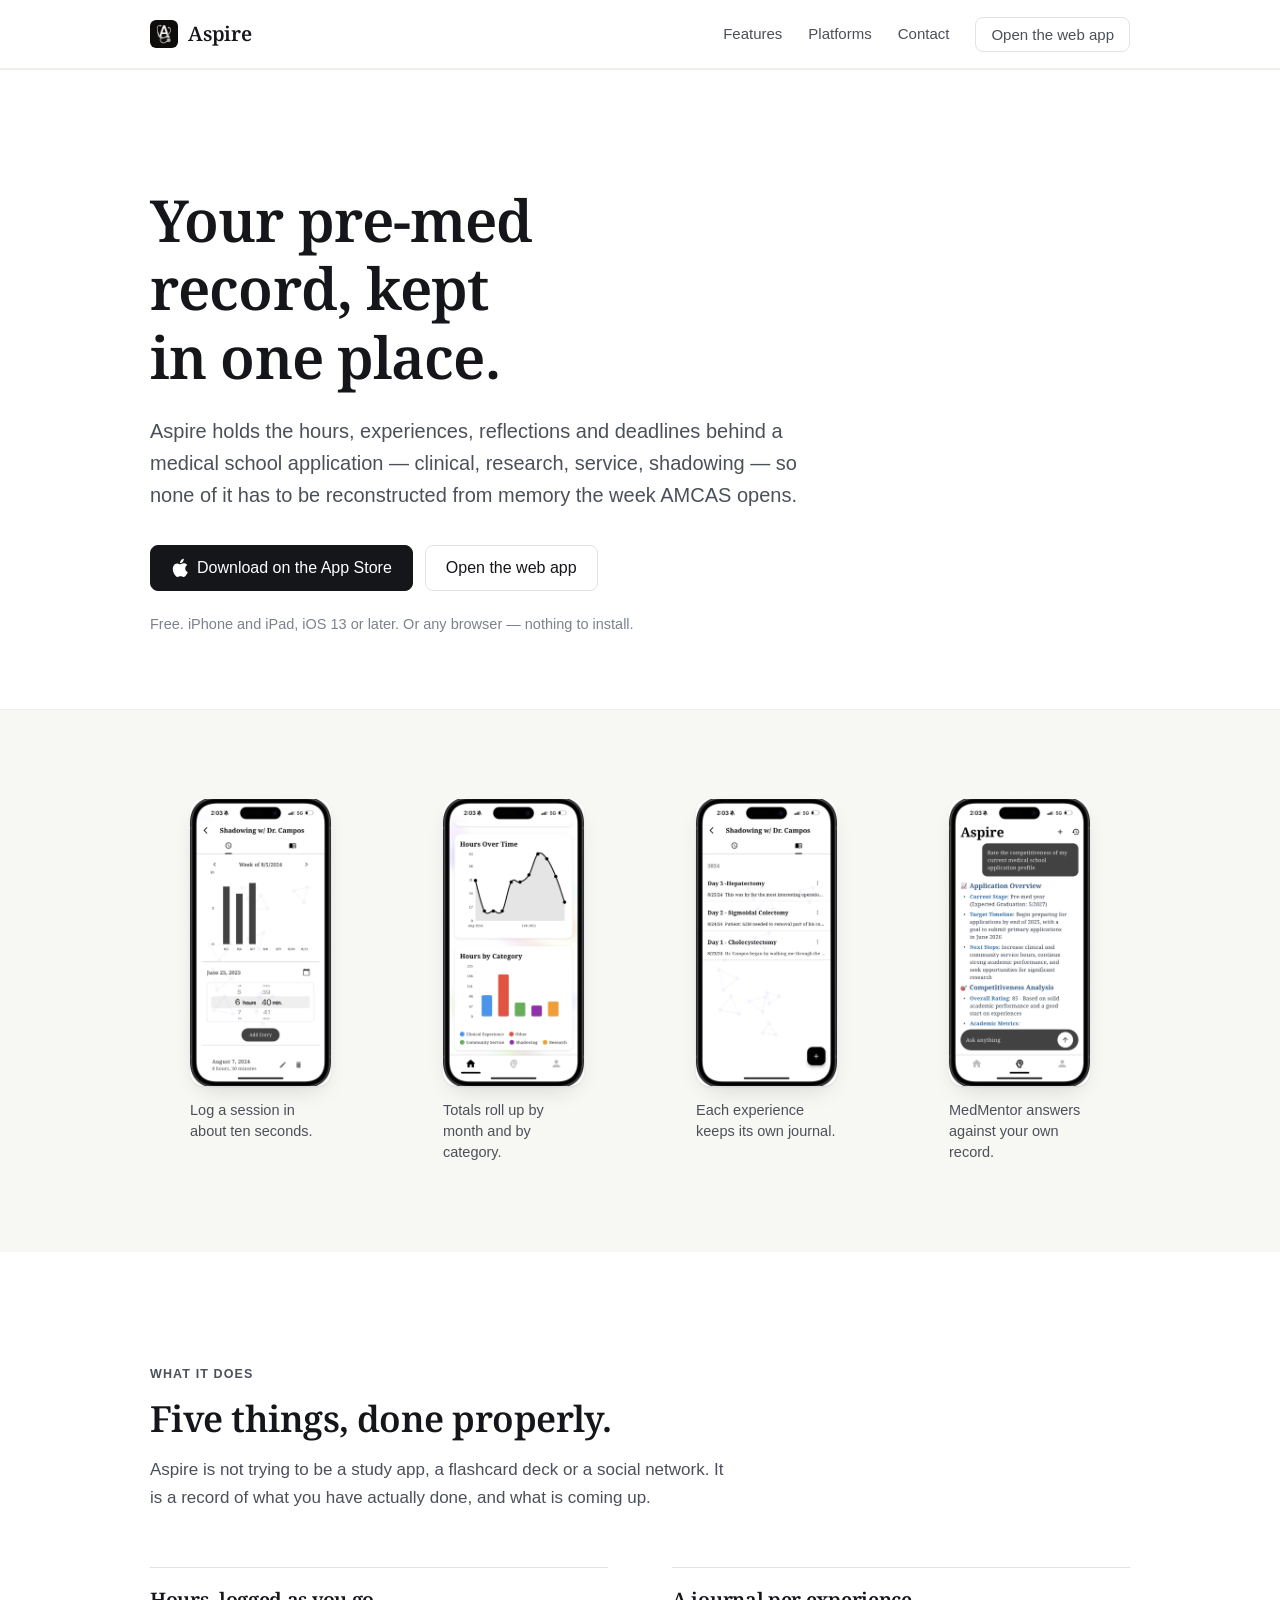
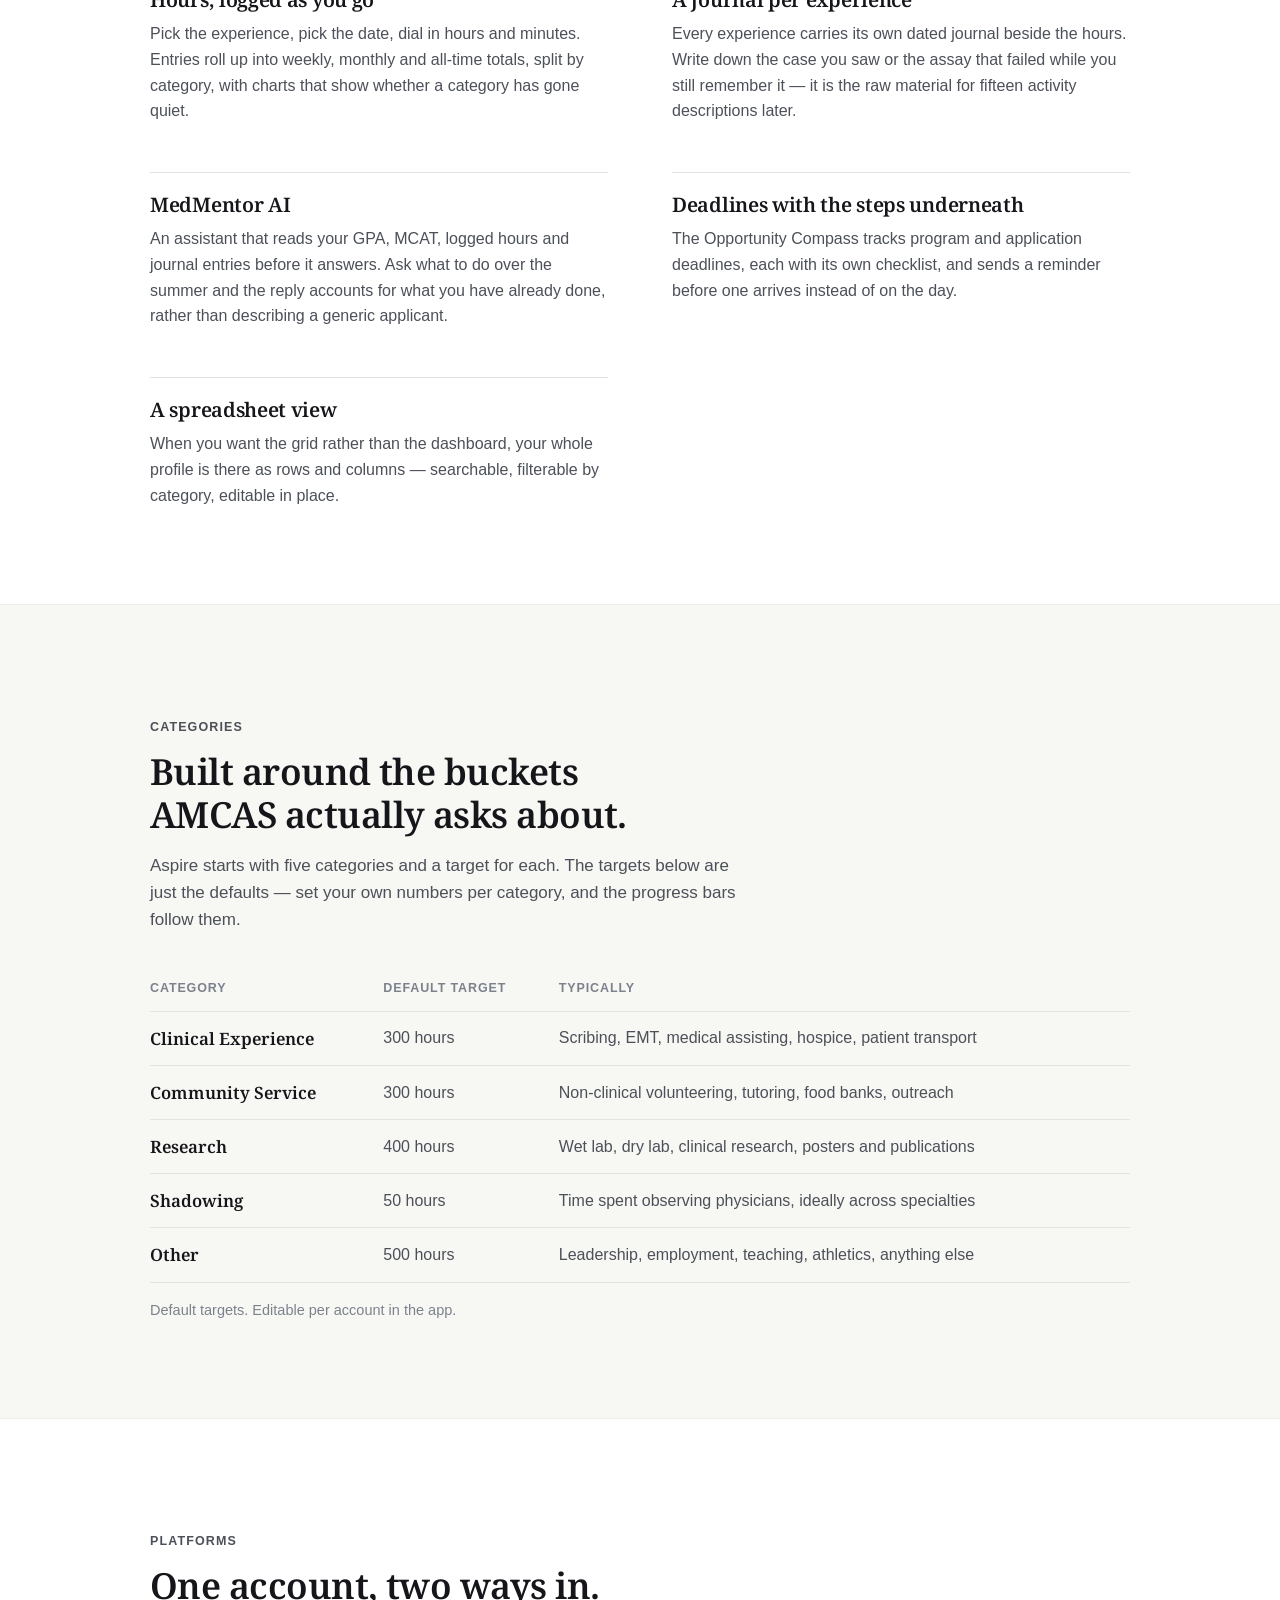
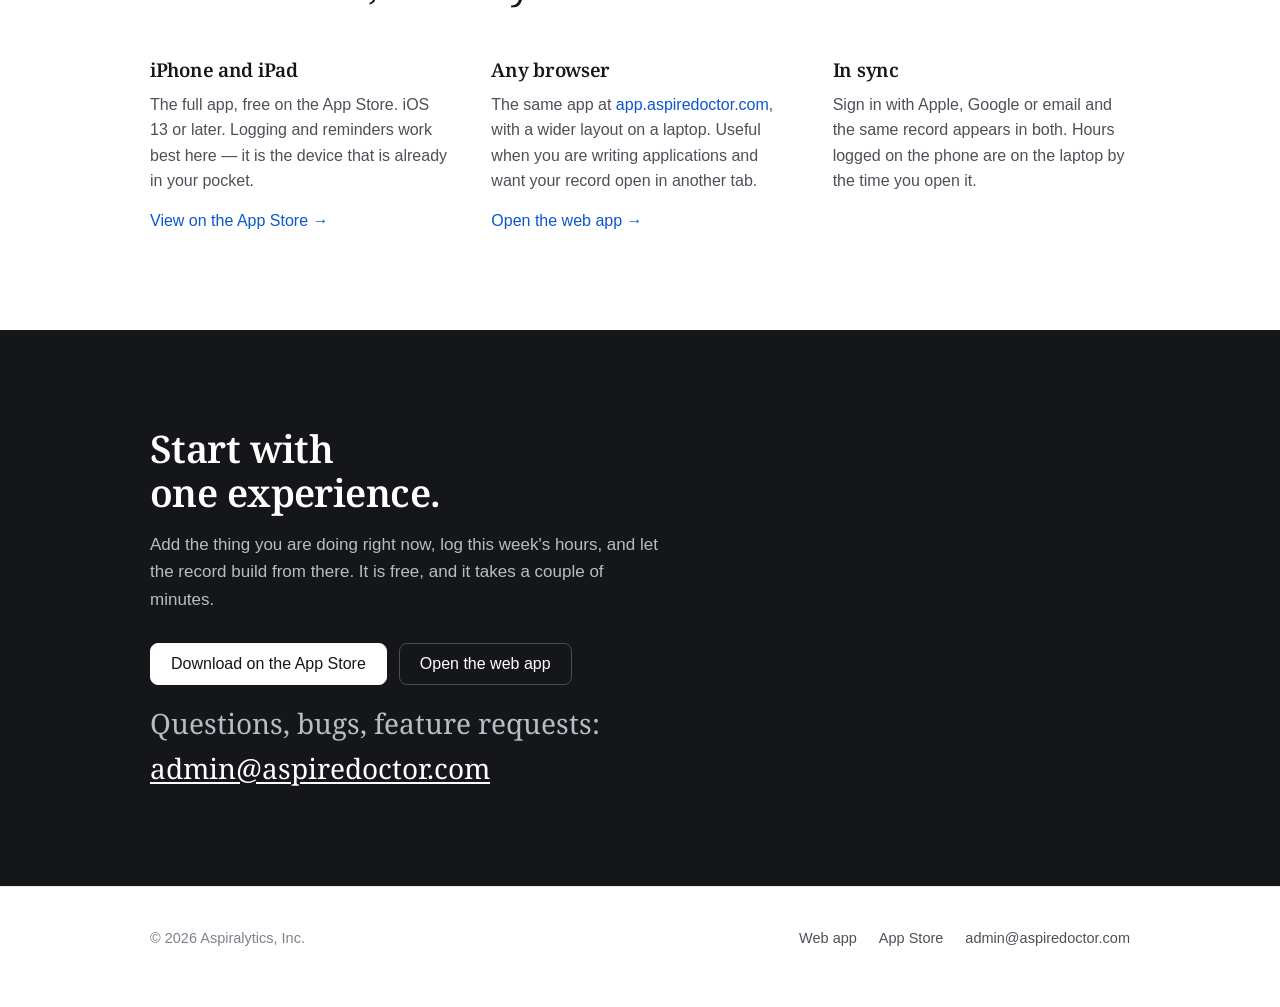
==== index.html @ dce7d696 "Initial commit: aspiredoctor.com marketing site Static replacement for the retired Framer site. Sing" ====
<!doctype html>
<html lang="en">
<head>
<meta charset="utf-8">
<meta name="viewport" content="width=device-width, initial-scale=1">

<title>Aspire — the pre-med planner</title>
<meta name="description" content="Aspire keeps the hours, experiences, reflections and deadlines behind a medical school application in one place. Free on iPhone, iPad and the web.">
<link rel="canonical" href="https://aspiredoctor.com/">

<meta property="og:type" content="website">
<meta property="og:site_name" content="Aspire">
<meta property="og:title" content="Aspire — the pre-med planner">
<meta property="og:description" content="Track clinical, research, service and shadowing hours, keep a journal per experience, and stay ahead of deadlines. Free on iPhone, iPad and the web.">
<meta property="og:url" content="https://aspiredoctor.com/">
<meta property="og:image" content="https://aspiredoctor.com/img/og.png">
<meta property="og:image:width" content="1200">
<meta property="og:image:height" content="630">
<meta name="twitter:card" content="summary_large_image">
<meta name="twitter:title" content="Aspire — the pre-med planner">
<meta name="twitter:description" content="Track clinical, research, service and shadowing hours, keep a journal per experience, and stay ahead of deadlines.">
<meta name="twitter:image" content="https://aspiredoctor.com/img/og.png">
<meta name="theme-color" content="#ffffff">

<link rel="icon" href="img/favicon.png" type="image/png">
<link rel="apple-touch-icon" href="img/apple-touch-icon.png">

<link rel="preconnect" href="https://fonts.googleapis.com">
<link rel="preconnect" href="https://fonts.gstatic.com" crossorigin>
<link rel="stylesheet" href="https://fonts.googleapis.com/css2?family=Noto+Serif:wght@400;600&display=swap">
<link rel="stylesheet" href="styles.css">

<script type="application/ld+json">
{
  "@context": "https://schema.org",
  "@type": "SoftwareApplication",
  "name": "Aspire: The Premed App",
  "applicationCategory": "EducationalApplication",
  "operatingSystem": "iOS 13.0 or later, any modern web browser",
  "url": "https://aspiredoctor.com/",
  "downloadUrl": "https://apps.apple.com/us/app/aspire-the-premed-app/id6744653365",
  "offers": { "@type": "Offer", "price": "0", "priceCurrency": "USD" },
  "publisher": { "@type": "Organization", "name": "Aspiralytics, Inc.", "email": "admin@aspiredoctor.com" }
}
</script>
</head>

<body>
<a class="skip" href="#main">Skip to content</a>

<header class="site-head">
  <div class="wrap">
    <a class="mark" href="/">
      <img src="img/icon.png" alt="" width="28" height="28">
      Aspire
    </a>
    <nav class="site-nav" aria-label="Primary">
      <a class="hide-sm" href="#features">Features</a>
      <a class="hide-sm" href="#platforms">Platforms</a>
      <a class="hide-sm" href="#contact">Contact</a>
      <a class="btn btn-secondary btn-sm" href="https://app.aspiredoctor.com/">Open the web app</a>
    </nav>
  </div>
</header>

<main id="main">

  <section class="hero">
    <div class="wrap">
      <h1>Your pre-med record, kept in one place.</h1>
      <p class="lede">
        Aspire holds the hours, experiences, reflections and deadlines behind a medical
        school application — clinical, research, service, shadowing — so none of it has to
        be reconstructed from memory the week AMCAS opens.
      </p>
      <div class="actions">
        <a class="btn btn-primary" href="https://apps.apple.com/us/app/aspire-the-premed-app/id6744653365">
          <svg width="17" height="20" viewBox="0 0 17 20" fill="currentColor" aria-hidden="true">
            <path d="M14.2 10.6c0-2.3 1.9-3.4 2-3.5-1.1-1.6-2.8-1.8-3.4-1.8-1.4-.1-2.8.9-3.5.9-.7 0-1.8-.9-3-.8-1.5 0-2.9.9-3.7 2.3-1.6 2.7-.4 6.8 1.1 9 .8 1.1 1.7 2.3 2.9 2.2 1.2 0 1.6-.7 3-.7s1.8.7 3 .7c1.3 0 2.1-1.1 2.8-2.2.9-1.2 1.3-2.5 1.3-2.5s-2.5-1-2.5-3.6zM11.9 3.8c.6-.8 1-1.9.9-3-.9 0-2.1.6-2.7 1.4-.6.7-1.1 1.8-1 2.9 1 .1 2.1-.5 2.8-1.3z"/>
          </svg>
          Download on the App Store
        </a>
        <a class="btn btn-secondary" href="https://app.aspiredoctor.com/">Open the web app</a>
      </div>
      <p class="fine">
        <span>Free.</span> <span>iPhone and iPad, iOS 13 or later.</span>
        <span>Or any browser — nothing to install.</span>
      </p>
    </div>
  </section>

  <section class="shots" aria-label="Screenshots">
    <div class="wrap">
      <div class="shot-row">
        <figure class="shot">
          <img src="img/log-hours.webp" width="600" height="1223" loading="lazy"
               alt="Logging hours for a shadowing experience: a weekly bar chart, a date, and an hours-and-minutes picker set to 6 hours 40 minutes.">
          <figcaption>Log a session in about ten seconds.</figcaption>
        </figure>
        <figure class="shot">
          <img src="img/progress.webp" width="600" height="1223" loading="lazy"
               alt="Two charts: hours over time as a line from August 2024, and hours by category as colored bars.">
          <figcaption>Totals roll up by month and by category.</figcaption>
        </figure>
        <figure class="shot">
          <img src="img/journal.webp" width="600" height="1223" loading="lazy"
               alt="A journal for one experience, listing dated entries from three shadowing days.">
          <figcaption>Each experience keeps its own journal.</figcaption>
        </figure>
        <figure class="shot">
          <img src="img/medmentor.webp" width="600" height="1223" loading="lazy"
               alt="MedMentor AI answering a question about application competitiveness, citing the student's stage, timeline and next steps.">
          <figcaption>MedMentor answers against your own record.</figcaption>
        </figure>
      </div>
    </div>
  </section>

  <section class="band" id="features">
    <div class="wrap">
      <div class="band-head">
        <p class="eyebrow">What it does</p>
        <h2>Five things, done properly.</h2>
        <p>
          Aspire is not trying to be a study app, a flashcard deck or a social network.
          It is a record of what you have actually done, and what is coming up.
        </p>
      </div>

      <div class="features">
        <article class="feature">
          <h3>Hours, logged as you go</h3>
          <p>
            Pick the experience, pick the date, dial in hours and minutes. Entries roll up
            into weekly, monthly and all-time totals, split by category, with charts that
            show whether a category has gone quiet.
          </p>
        </article>

        <article class="feature">
          <h3>A journal per experience</h3>
          <p>
            Every experience carries its own dated journal beside the hours. Write down the
            case you saw or the assay that failed while you still remember it — it is the
            raw material for fifteen activity descriptions later.
          </p>
        </article>

        <article class="feature">
          <h3>MedMentor AI</h3>
          <p>
            An assistant that reads your GPA, MCAT, logged hours and journal entries before
            it answers. Ask what to do over the summer and the reply accounts for what you
            have already done, rather than describing a generic applicant.
          </p>
        </article>

        <article class="feature">
          <h3>Deadlines with the steps underneath</h3>
          <p>
            The Opportunity Compass tracks program and application deadlines, each with
            its own checklist, and sends a reminder before one arrives instead of on the day.
          </p>
        </article>

        <article class="feature">
          <h3>A spreadsheet view</h3>
          <p>
            When you want the grid rather than the dashboard, your whole profile is there as
            rows and columns — searchable, filterable by category, editable in place.
          </p>
        </article>
      </div>
    </div>
  </section>

  <section class="band cats">
    <div class="wrap">
      <div class="band-head">
        <p class="eyebrow">Categories</p>
        <h2>Built around the buckets AMCAS actually asks about.</h2>
        <p>
          Aspire starts with five categories and a target for each. The targets below are
          just the defaults — set your own numbers per category, and the progress bars
          follow them.
        </p>
      </div>

      <table class="cat-table">
        <caption>Default targets. Editable per account in the app.</caption>
        <thead>
          <tr>
            <th scope="col">Category</th>
            <th scope="col">Default target</th>
            <th scope="col">Typically</th>
          </tr>
        </thead>
        <tbody>
          <tr>
            <th scope="row">Clinical Experience</th>
            <td class="num">300 hours</td>
            <td>Scribing, EMT, medical assisting, hospice, patient transport</td>
          </tr>
          <tr>
            <th scope="row">Community Service</th>
            <td class="num">300 hours</td>
            <td>Non-clinical volunteering, tutoring, food banks, outreach</td>
          </tr>
          <tr>
            <th scope="row">Research</th>
            <td class="num">400 hours</td>
            <td>Wet lab, dry lab, clinical research, posters and publications</td>
          </tr>
          <tr>
            <th scope="row">Shadowing</th>
            <td class="num">50 hours</td>
            <td>Time spent observing physicians, ideally across specialties</td>
          </tr>
          <tr>
            <th scope="row">Other</th>
            <td class="num">500 hours</td>
            <td>Leadership, employment, teaching, athletics, anything else</td>
          </tr>
        </tbody>
      </table>
    </div>
  </section>

  <section class="band" id="platforms">
    <div class="wrap">
      <div class="band-head">
        <p class="eyebrow">Platforms</p>
        <h2>One account, two ways in.</h2>
      </div>

      <div class="cols">
        <div>
          <h3>iPhone and iPad</h3>
          <p>
            The full app, free on the App Store. iOS 13 or later. Logging and reminders
            work best here — it is the device that is already in your pocket.
          </p>
          <p style="margin-top:14px"><a href="https://apps.apple.com/us/app/aspire-the-premed-app/id6744653365">View on the App Store &rarr;</a></p>
        </div>
        <div>
          <h3>Any browser</h3>
          <p>
            The same app at <a href="https://app.aspiredoctor.com/">app.aspiredoctor.com</a>,
            with a wider layout on a laptop. Useful when you are writing applications and
            want your record open in another tab.
          </p>
          <p style="margin-top:14px"><a href="https://app.aspiredoctor.com/">Open the web app &rarr;</a></p>
        </div>
        <div>
          <h3>In sync</h3>
          <p>
            Sign in with Apple, Google or email and the same record appears in both. Hours
            logged on the phone are on the laptop by the time you open it.
          </p>
        </div>
      </div>
    </div>
  </section>

  <section class="band closer" id="contact">
    <div class="wrap">
      <h2>Start with one experience.</h2>
      <p>
        Add the thing you are doing right now, log this week's hours, and let the record
        build from there. It is free, and it takes a couple of minutes.
      </p>
      <div class="actions">
        <a class="btn btn-primary" href="https://apps.apple.com/us/app/aspire-the-premed-app/id6744653365">Download on the App Store</a>
        <a class="btn btn-secondary" href="https://app.aspiredoctor.com/">Open the web app</a>
      </div>
      <p class="contact-line">
        Questions, bugs, feature requests:<br>
        <a href="mailto:admin@aspiredoctor.com">admin@aspiredoctor.com</a>
      </p>
    </div>
  </section>

</main>

<footer class="site-foot">
  <div class="wrap">
    <p>&copy; <span id="year">2026</span> Aspiralytics, Inc.</p>
    <nav aria-label="Footer">
      <a href="https://app.aspiredoctor.com/">Web app</a>
      <a href="https://apps.apple.com/us/app/aspire-the-premed-app/id6744653365">App Store</a>
      <a href="mailto:admin@aspiredoctor.com">admin@aspiredoctor.com</a>
    </nav>
  </div>
</footer>

<script>document.getElementById('year').textContent = new Date().getFullYear();</script>
</body>
</html>
---- styles.css ----
/* Aspire — aspiredoctor.com
   Typeface note: the app itself is set in Noto Serif, so headings here match it. */

:root {
  color-scheme: light;

  --ink:        #15161a;
  --ink-soft:   #4c5058;
  --ink-faint:  #7c828c;
  --rule:       #e3e3df;
  --rule-soft:  #eeeeea;
  --paper:      #ffffff;
  --paper-warm: #f7f7f4;
  --accent:     #0b57d0;
  --accent-ink: #0842a0;

  --serif: "Noto Serif", Georgia, "Times New Roman", serif;
  --sans: -apple-system, BlinkMacSystemFont, "Segoe UI", Roboto, "Helvetica Neue", Arial, sans-serif;

  --measure: 62ch;
  --gutter: clamp(20px, 5vw, 40px);
  --max: 1060px;
}

*, *::before, *::after { box-sizing: border-box; }

html { -webkit-text-size-adjust: 100%; scroll-behavior: smooth; }
@media (prefers-reduced-motion: reduce) {
  html { scroll-behavior: auto; }
  * { animation: none !important; transition: none !important; }
}

body {
  margin: 0;
  background: var(--paper);
  color: var(--ink);
  font-family: var(--sans);
  font-size: 17px;
  line-height: 1.6;
  -webkit-font-smoothing: antialiased;
  text-rendering: optimizeLegibility;
}

h1, h2, h3 {
  font-family: var(--serif);
  font-weight: 600;
  letter-spacing: -0.015em;
  line-height: 1.18;
  margin: 0;
  text-wrap: balance;
}

p { margin: 0; }
img { max-width: 100%; height: auto; display: block; }

a { color: var(--accent); text-decoration: none; }
a:hover { text-decoration: underline; text-underline-offset: 3px; }

:focus-visible {
  outline: 2px solid var(--accent);
  outline-offset: 3px;
  border-radius: 3px;
}

.wrap {
  width: 100%;
  max-width: var(--max);
  margin-inline: auto;
  padding-inline: var(--gutter);
}

.skip {
  position: absolute; left: -9999px;
  background: var(--ink); color: #fff;
  padding: 10px 16px; border-radius: 6px; z-index: 10;
}
.skip:focus { left: var(--gutter); top: 12px; }

/* ---------- header ---------- */

.site-head {
  border-bottom: 1px solid var(--rule-soft);
  background: var(--paper);
}
.site-head .wrap {
  display: flex;
  align-items: center;
  gap: 24px;
  min-height: 68px;
}

.mark {
  display: inline-flex;
  align-items: center;
  gap: 10px;
  color: var(--ink);
  font-family: var(--serif);
  font-size: 20px;
  font-weight: 600;
  letter-spacing: -0.01em;
}
.mark:hover { text-decoration: none; }
.mark img { width: 28px; height: 28px; border-radius: 6px; }

.site-nav {
  margin-left: auto;
  display: flex;
  align-items: center;
  gap: 26px;
  font-size: 15px;
}
.site-nav a { color: var(--ink-soft); }
.site-nav a:hover { color: var(--ink); }
@media (max-width: 640px) {
  .site-nav .hide-sm { display: none; }
}

/* ---------- buttons ---------- */

.btn {
  display: inline-flex;
  align-items: center;
  justify-content: center;
  gap: 9px;
  padding: 12px 20px;
  border-radius: 8px;
  border: 1px solid transparent;
  font-family: var(--sans);
  font-size: 16px;
  font-weight: 500;
  line-height: 1;
  white-space: nowrap;
}
.btn:hover { text-decoration: none; }

.btn-primary {
  background: var(--ink);
  border-color: var(--ink);
  color: #fff;
}
.btn-primary:hover { background: #000; }

.btn-secondary {
  background: var(--paper);
  border-color: var(--rule);
  color: var(--ink);
}
.btn-secondary:hover { border-color: var(--ink-faint); background: var(--paper-warm); }

.btn-sm { padding: 9px 15px; font-size: 15px; }
.btn svg { flex: none; }

/* ---------- hero ---------- */

.hero { padding: clamp(60px, 11vw, 116px) 0 clamp(44px, 7vw, 72px); }

.hero h1 {
  font-size: clamp(34px, 6.2vw, 58px);
  max-width: 17ch;
}
.hero .lede {
  margin-top: 24px;
  max-width: var(--measure);
  font-size: clamp(17px, 2.1vw, 20px);
  color: var(--ink-soft);
}
.hero .actions {
  margin-top: 34px;
  display: flex;
  flex-wrap: wrap;
  gap: 12px;
}
.hero .fine {
  margin-top: 22px;
  font-size: 14.5px;
  color: var(--ink-faint);
}
.hero .fine span { white-space: nowrap; }

/* ---------- screenshots ---------- */

.shots {
  border-top: 1px solid var(--rule-soft);
  background: var(--paper-warm);
  padding: clamp(44px, 7vw, 72px) 0;
  overflow: hidden;
}
.shot-row {
  display: grid;
  grid-template-columns: repeat(4, minmax(0, 1fr));
  gap: clamp(16px, 3vw, 32px);
  align-items: start;
}
@media (max-width: 860px) {
  .shot-row {
    grid-template-columns: repeat(4, 62vw);
    overflow-x: auto;
    scroll-snap-type: x mandatory;
    padding-bottom: 12px;
    margin-inline: calc(var(--gutter) * -1);
    padding-inline: var(--gutter);
    -webkit-overflow-scrolling: touch;
  }
  .shot { scroll-snap-align: start; }
}
.shot figcaption {
  margin-top: 14px;
  font-size: 14.5px;
  line-height: 1.45;
  color: var(--ink-soft);
}
.shot img {
  width: 100%;
  border-radius: 14px;
  background: #fff;
  box-shadow: 0 1px 2px rgba(20,22,26,.07), 0 10px 26px -12px rgba(20,22,26,.22);
}

/* ---------- generic section ---------- */

section { border-top: 1px solid var(--rule-soft); }
.shots + section { border-top: 0; }

.band { padding: clamp(56px, 9vw, 96px) 0; }

.band-head { max-width: var(--measure); }
.band-head h2 {
  font-size: clamp(26px, 3.6vw, 36px);
}
.band-head p {
  margin-top: 16px;
  color: var(--ink-soft);
}

.eyebrow {
  font-family: var(--sans);
  font-size: 12.5px;
  font-weight: 600;
  letter-spacing: .09em;
  text-transform: uppercase;
  color: var(--ink-faint);
  margin-bottom: 14px;
}

/* ---------- feature list ---------- */

.features {
  margin-top: clamp(36px, 5vw, 56px);
  display: grid;
  grid-template-columns: repeat(2, minmax(0, 1fr));
  gap: clamp(28px, 4vw, 48px) clamp(32px, 5vw, 64px);
}
@media (max-width: 720px) { .features { grid-template-columns: 1fr; } }

.feature { border-top: 1px solid var(--rule); padding-top: 20px; }
.feature h3 { font-size: 20px; }
.feature p { margin-top: 10px; color: var(--ink-soft); font-size: 16px; }

/* ---------- categories ---------- */

.cats { background: var(--paper-warm); }

.cat-table {
  margin-top: clamp(32px, 4vw, 44px);
  width: 100%;
  border-collapse: collapse;
  font-size: 16px;
}
.cat-table caption { text-align: left; caption-side: bottom; padding-top: 16px; font-size: 14.5px; color: var(--ink-faint); }
.cat-table th, .cat-table td {
  text-align: left;
  padding: 13px 8px 13px 0;
  border-bottom: 1px solid var(--rule);
}
.cat-table thead th {
  font-family: var(--sans);
  font-size: 12.5px;
  font-weight: 600;
  letter-spacing: .07em;
  text-transform: uppercase;
  color: var(--ink-faint);
  padding-top: 0;
}
.cat-table tbody th { font-family: var(--serif); font-weight: 600; font-size: 17px; }
.cat-table td { color: var(--ink-soft); }
.cat-table .num { font-variant-numeric: tabular-nums; white-space: nowrap; }

/* ---------- platforms ---------- */

.cols {
  margin-top: clamp(36px, 5vw, 52px);
  display: grid;
  grid-template-columns: repeat(3, minmax(0, 1fr));
  gap: clamp(28px, 4vw, 44px);
}
@media (max-width: 720px) { .cols { grid-template-columns: 1fr; } }
.cols h3 { font-size: 19px; }
.cols p { margin-top: 10px; color: var(--ink-soft); font-size: 16px; }

/* ---------- closing CTA ---------- */

.closer {
  background: var(--ink);
  color: #fff;
  border-top: 0;
}
.closer h2 { font-size: clamp(26px, 3.8vw, 38px); max-width: 20ch; }
.closer p { margin-top: 16px; color: #b9bcc4; max-width: 54ch; }
.closer .actions { margin-top: 30px; display: flex; flex-wrap: wrap; gap: 12px; }
.closer .btn-primary { background: #fff; border-color: #fff; color: var(--ink); }
.closer .btn-primary:hover { background: #e9e9e6; }
.closer .btn-secondary { background: transparent; border-color: #4a4d55; color: #fff; }
.closer .btn-secondary:hover { background: #22242a; border-color: #6b6f78; }
.closer a:not(.btn) { color: #fff; text-decoration: underline; text-underline-offset: 3px; }

/* ---------- contact ---------- */

.contact-line {
  margin-top: 20px;
  font-family: var(--serif);
  font-size: clamp(21px, 3vw, 28px);
}

/* ---------- footer ---------- */

.site-foot {
  border-top: 1px solid var(--rule-soft);
  padding: 40px 0 56px;
  font-size: 14.5px;
  color: var(--ink-faint);
}
.site-foot .wrap {
  display: flex;
  flex-wrap: wrap;
  gap: 10px 28px;
  align-items: baseline;
}
.site-foot nav { display: flex; flex-wrap: wrap; gap: 10px 22px; margin-left: auto; }
.site-foot a { color: var(--ink-soft); }
.site-foot a:hover { color: var(--ink); }
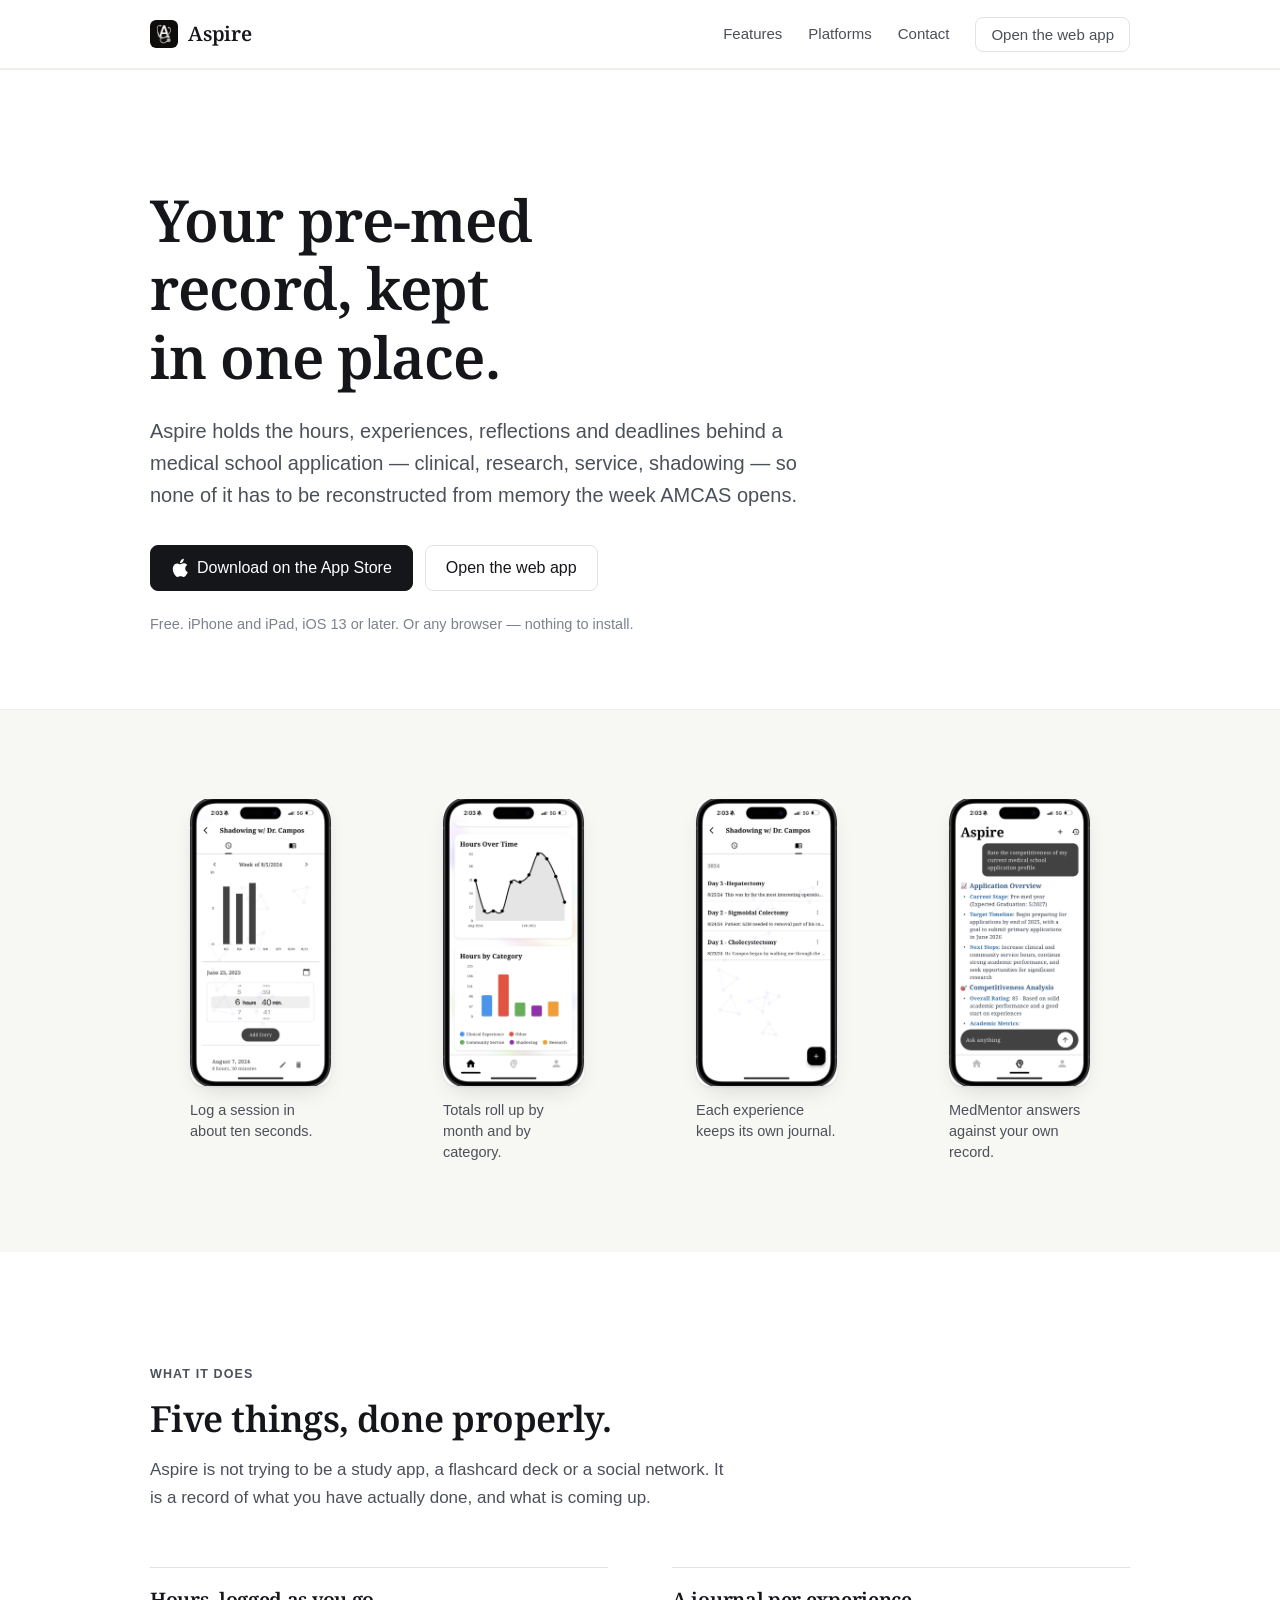
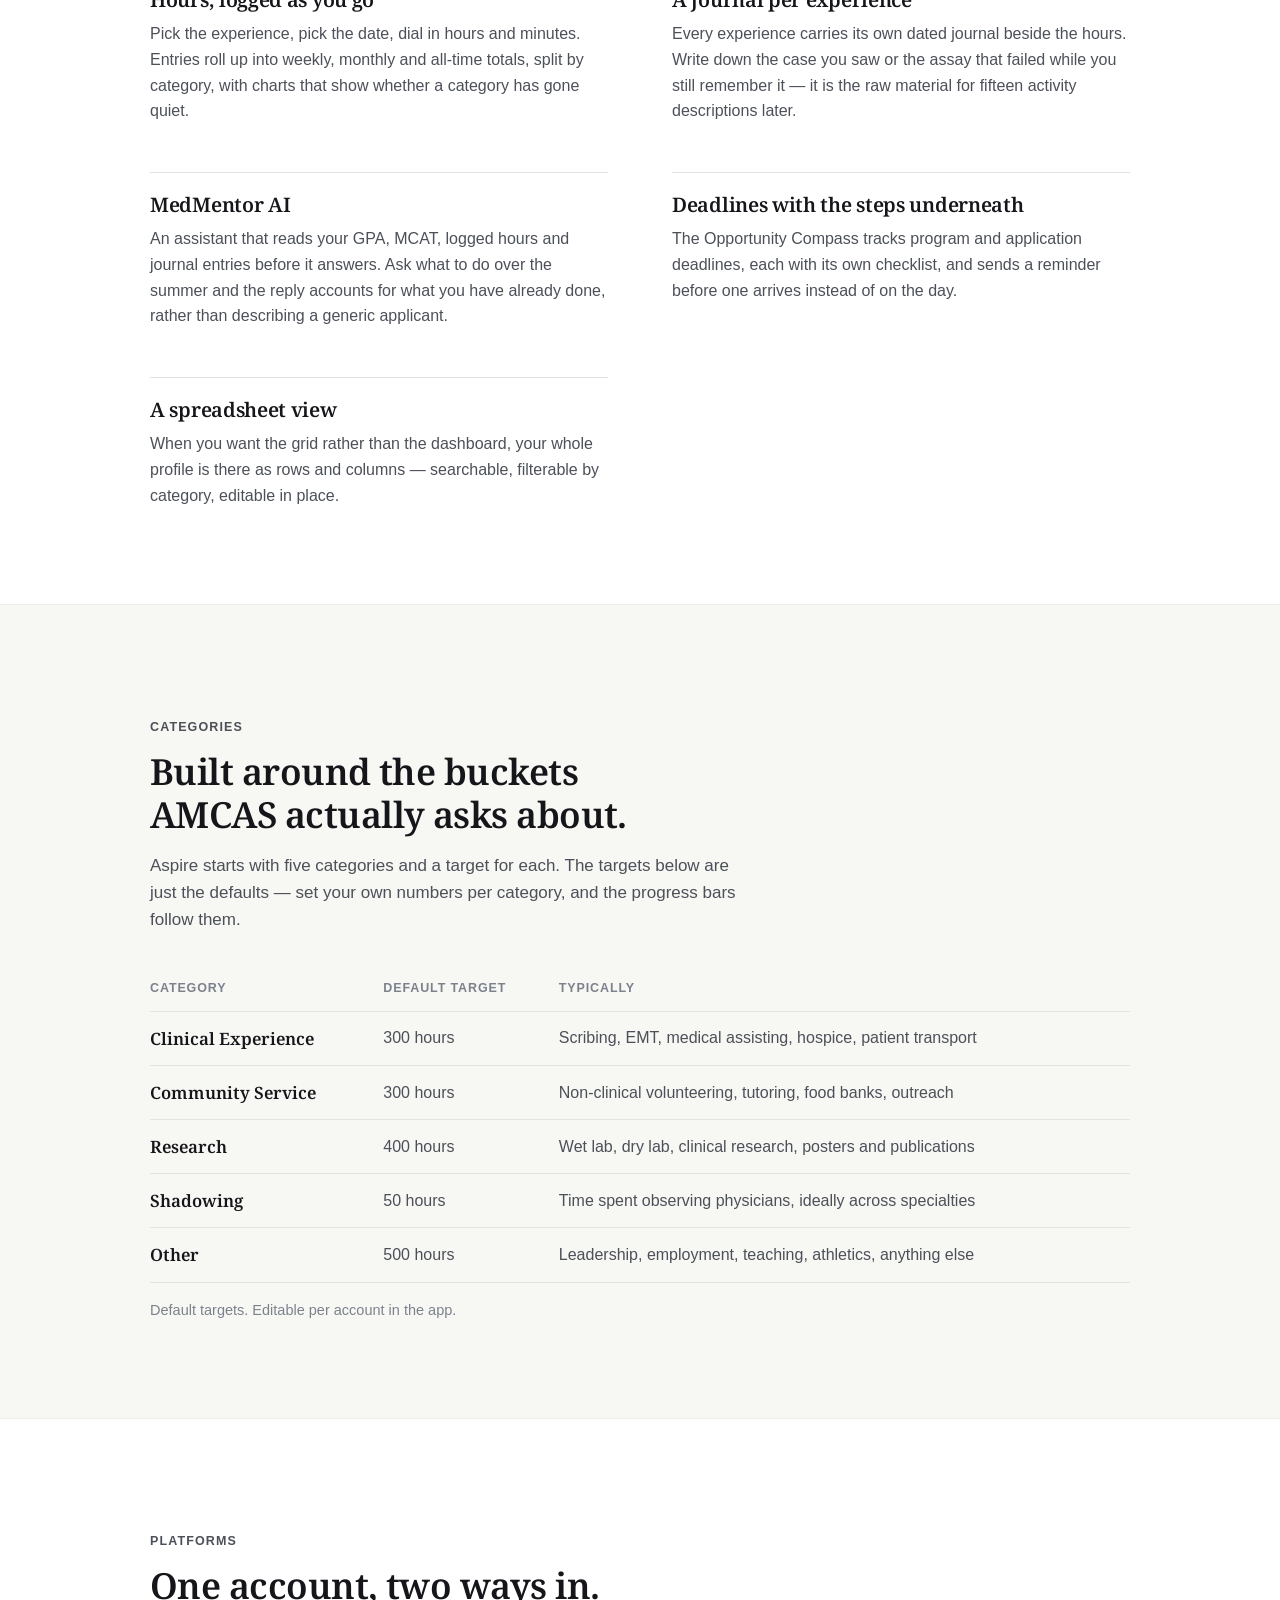
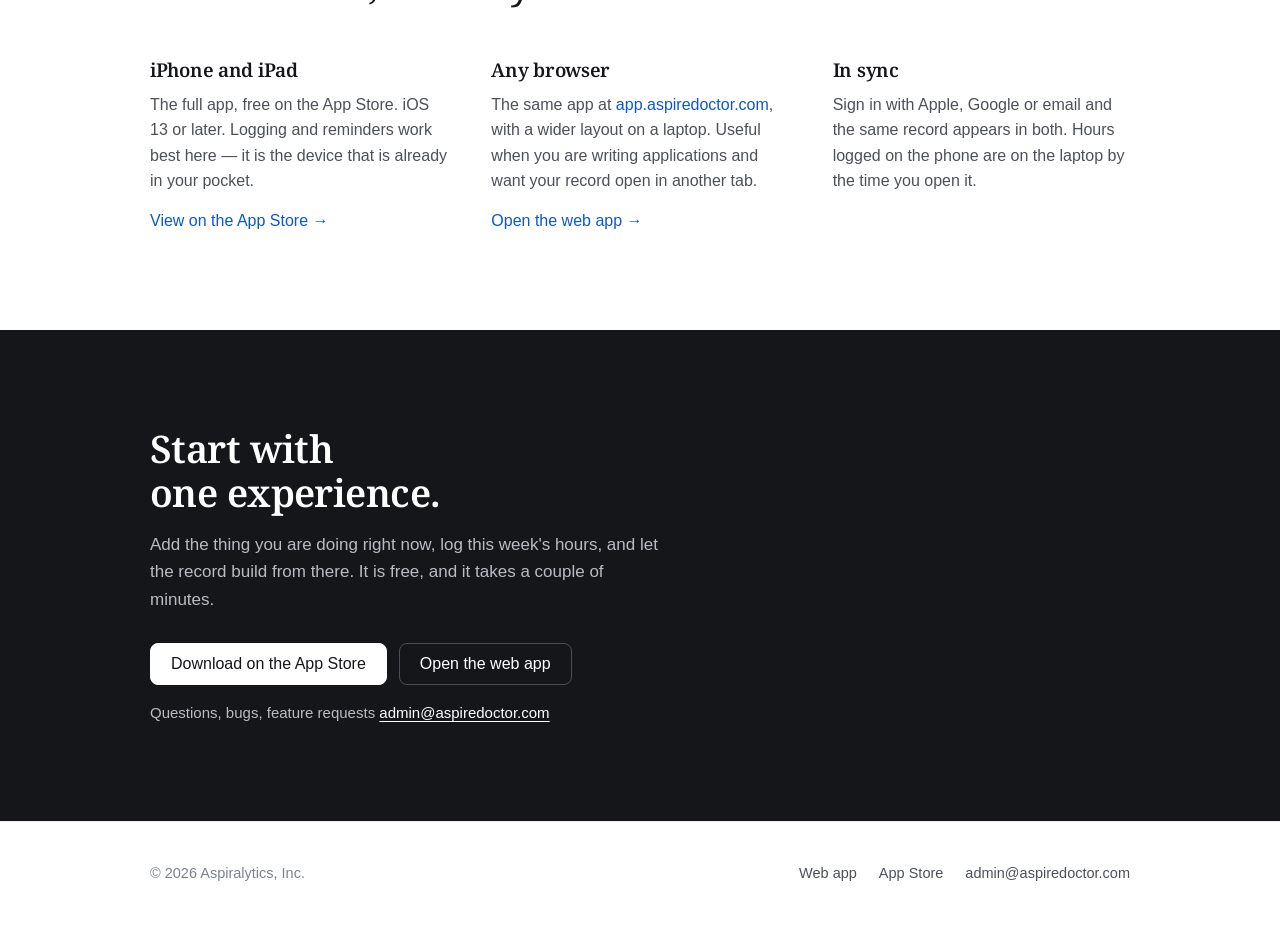
==== commit 40be2c29: "Shrink the contact line in the closing CTA It was clamp(21px, 3vw, 28px) in the serif, up to 28px ag" ====
--- a/index.html
+++ b/index.html
@@ -274,7 +274,7 @@
         <a class="btn btn-secondary" href="https://app.aspiredoctor.com/">Open the web app</a>
       </div>
       <p class="contact-line">
-        Questions, bugs, feature requests:<br>
+        Questions, bugs, feature requests
         <a href="mailto:admin@aspiredoctor.com">admin@aspiredoctor.com</a>
       </p>
     </div>
--- a/styles.css
+++ b/styles.css
@@ -315,10 +315,10 @@
 
 /* ---------- contact ---------- */
 
+/* colour comes from .closer p and .closer a:not(.btn) above */
 .contact-line {
-  margin-top: 20px;
-  font-family: var(--serif);
-  font-size: clamp(21px, 3vw, 28px);
+  margin-top: 28px;
+  font-size: 15px;
 }
 
 /* ---------- footer ---------- */
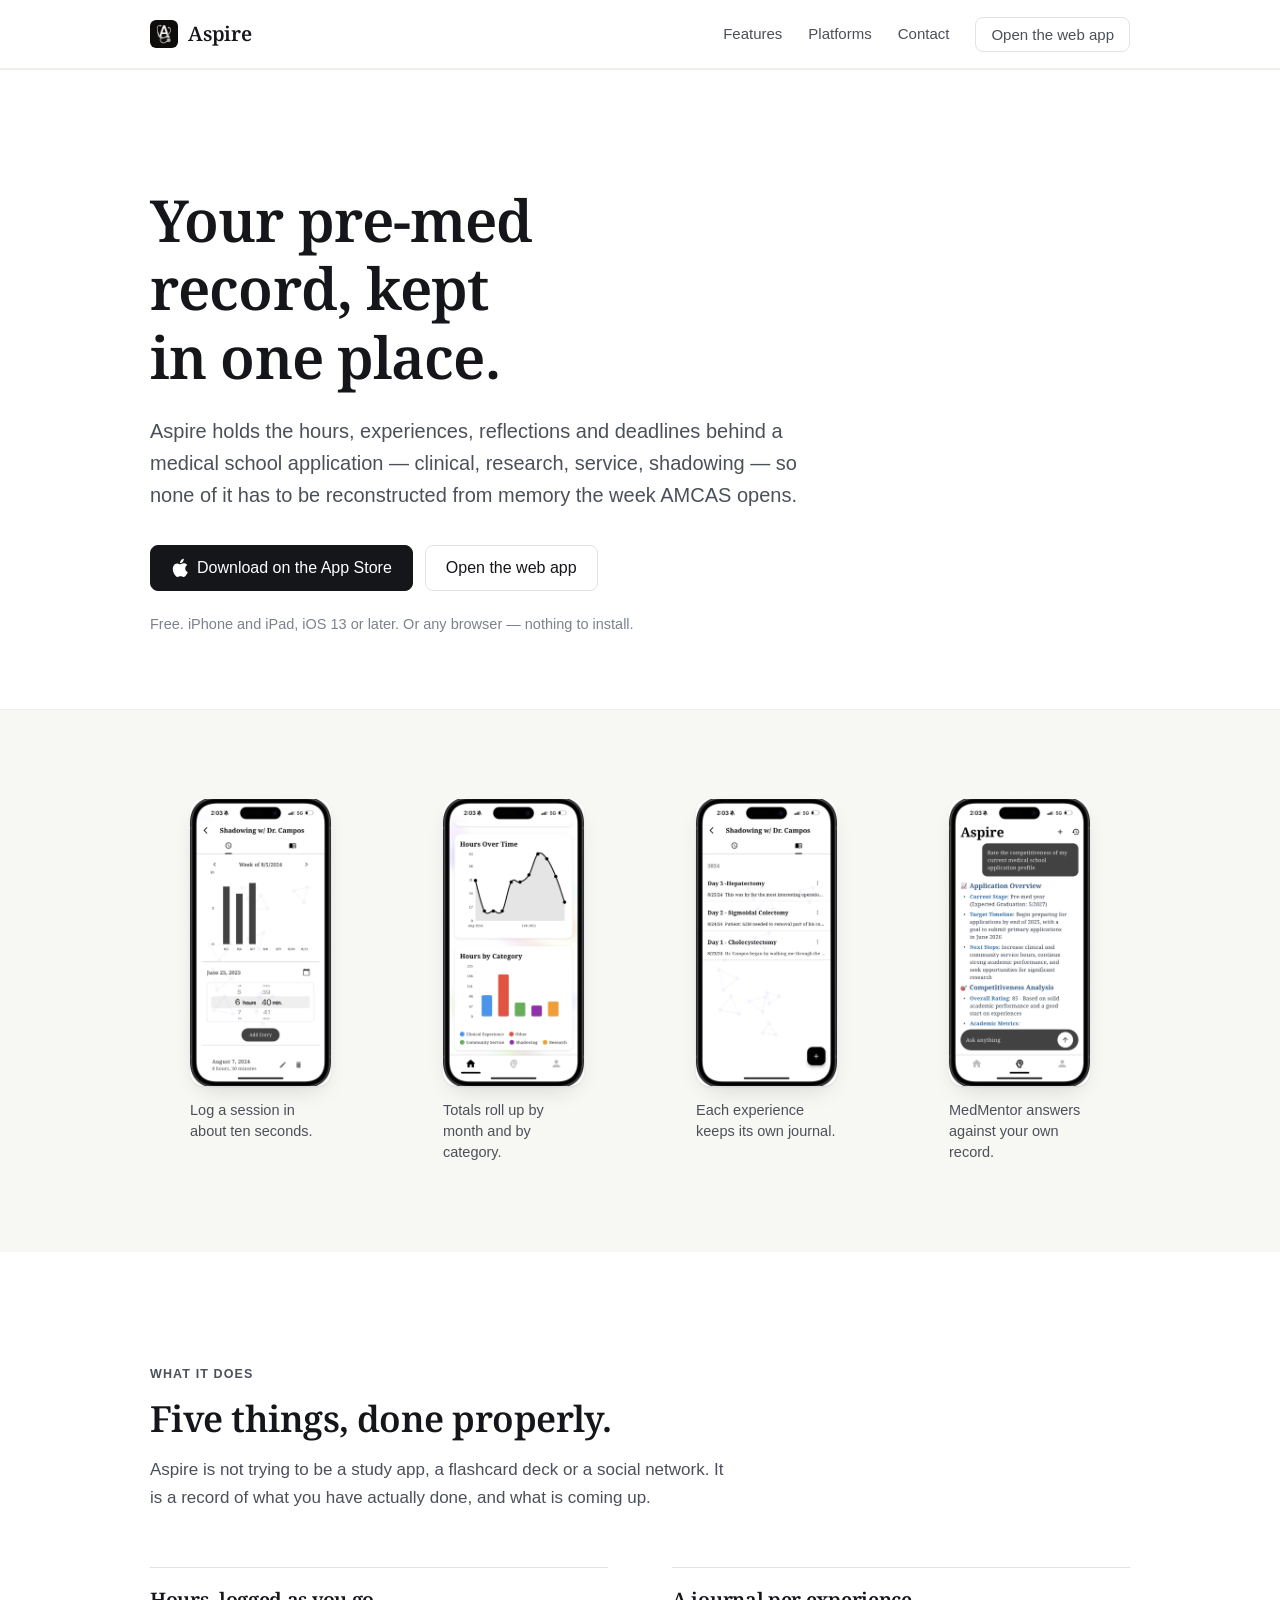
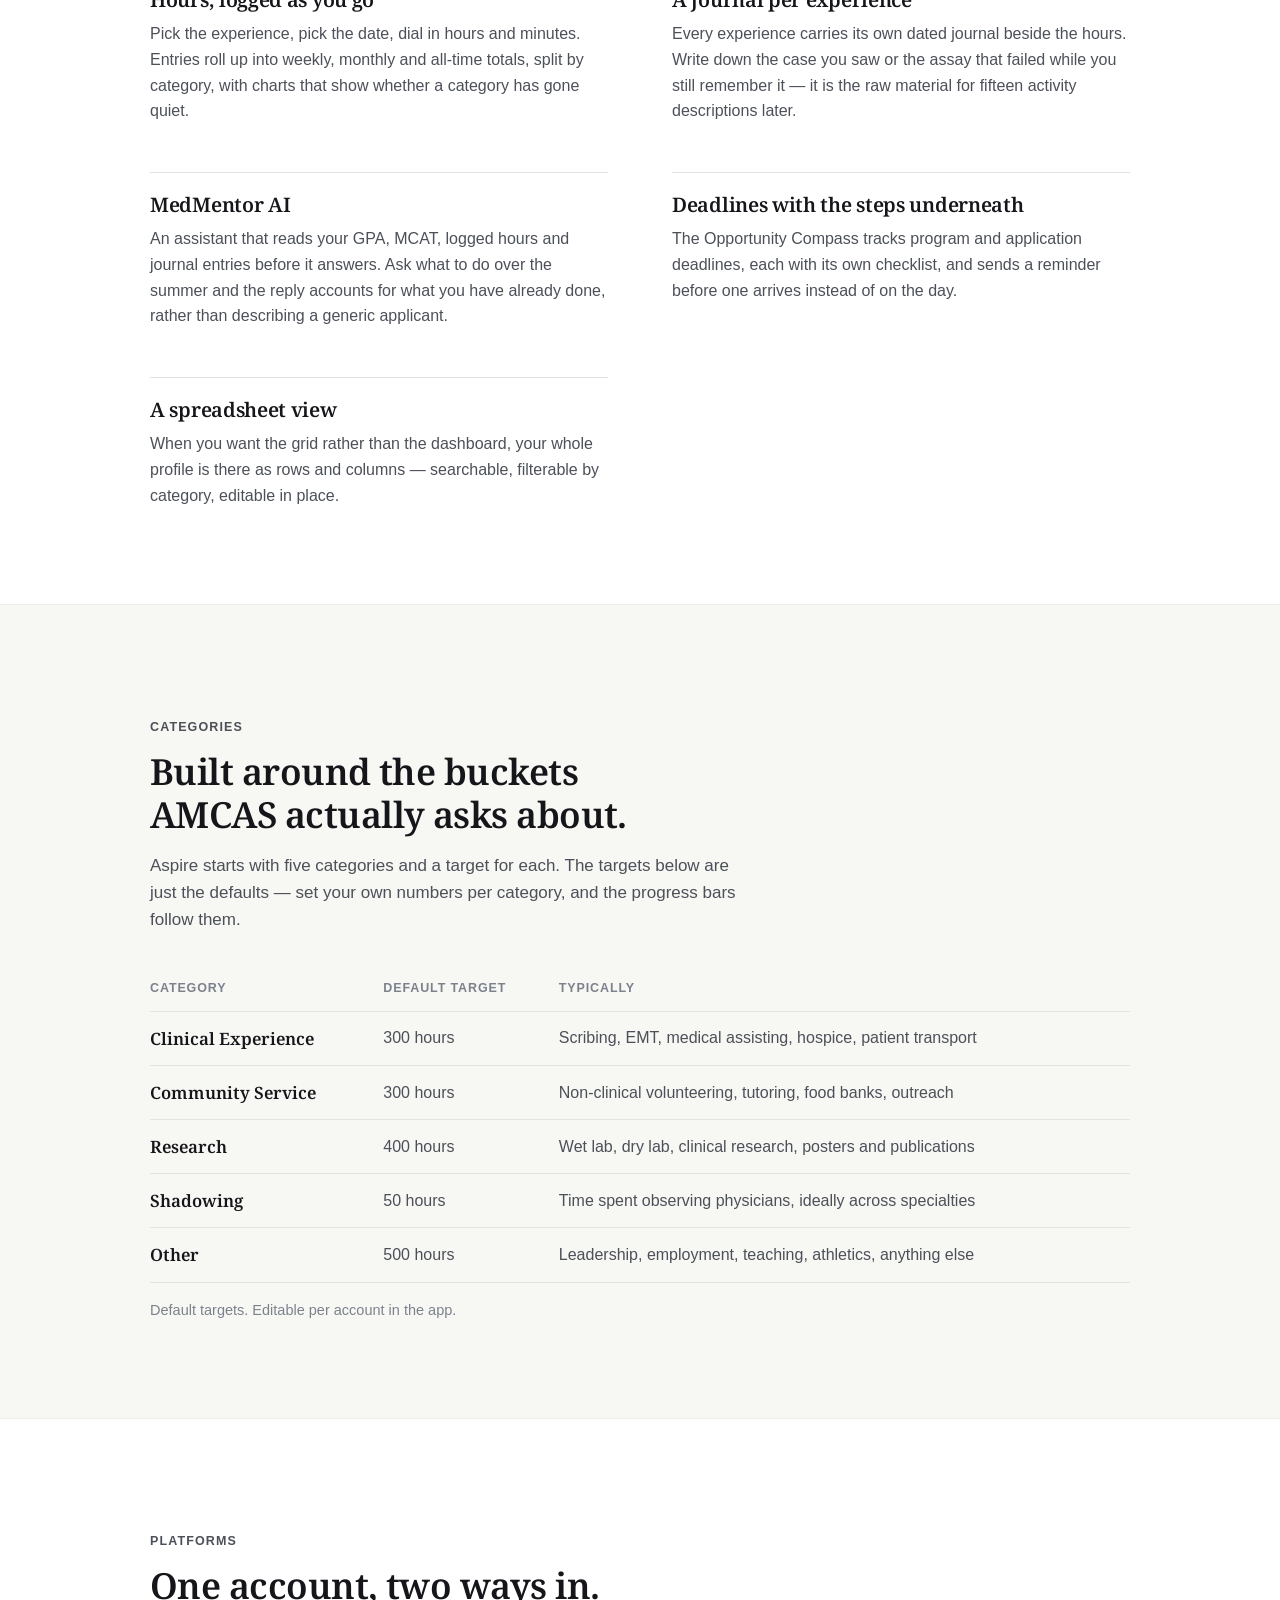
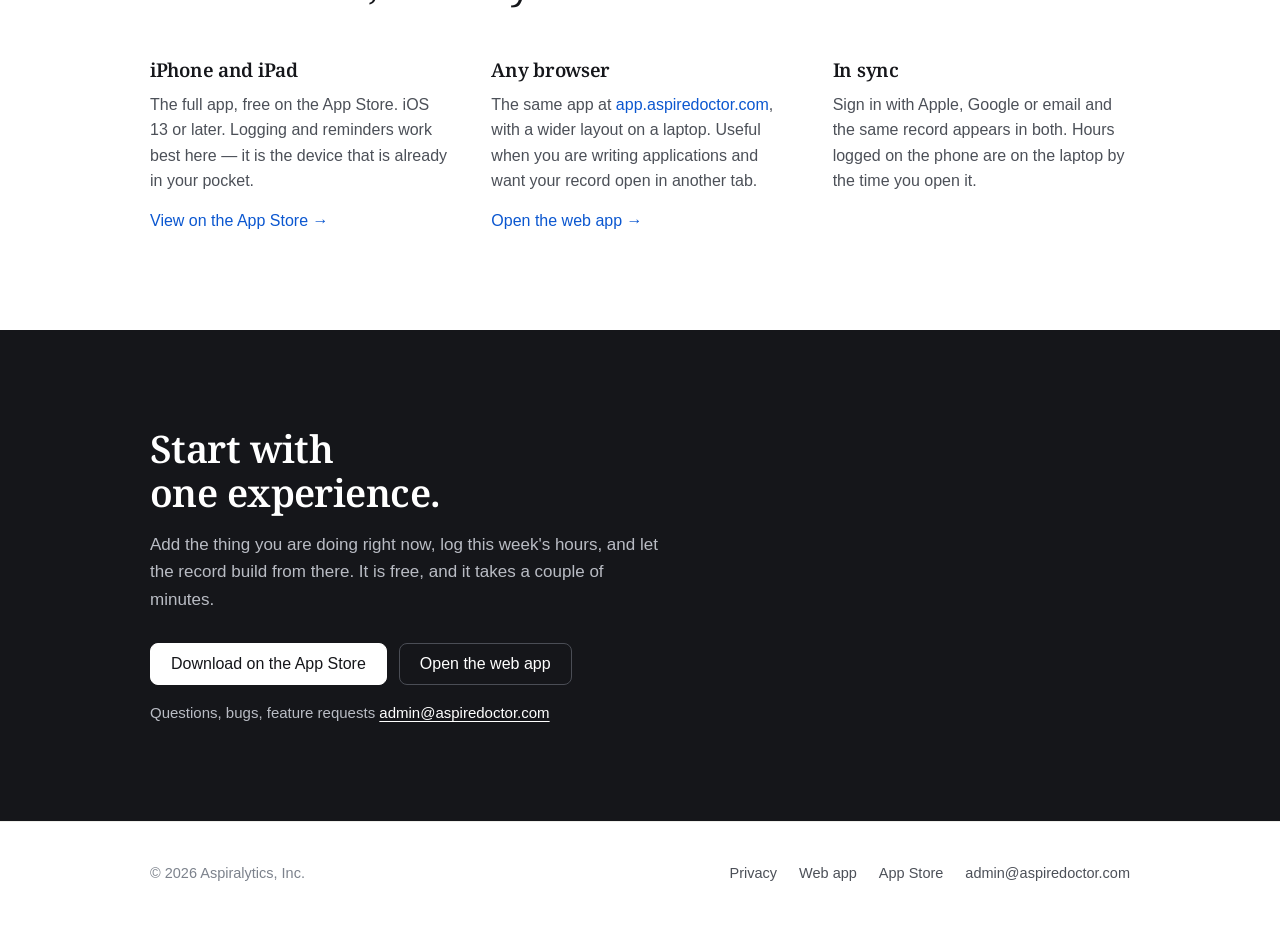
==== commit 90d4d6ca: "Add privacy policy at /privacy/ Written against the app's actual data flows rather than a template: " ====
--- a/index.html
+++ b/index.html
@@ -286,6 +286,7 @@
   <div class="wrap">
     <p>&copy; <span id="year">2026</span> Aspiralytics, Inc.</p>
     <nav aria-label="Footer">
+      <a href="/privacy/">Privacy</a>
       <a href="https://app.aspiredoctor.com/">Web app</a>
       <a href="https://apps.apple.com/us/app/aspire-the-premed-app/id6744653365">App Store</a>
       <a href="mailto:admin@aspiredoctor.com">admin@aspiredoctor.com</a>
--- a/styles.css
+++ b/styles.css
@@ -338,3 +338,80 @@
 .site-foot nav { display: flex; flex-wrap: wrap; gap: 10px 22px; margin-left: auto; }
 .site-foot a { color: var(--ink-soft); }
 .site-foot a:hover { color: var(--ink); }
+
+/* ---------- long-form prose (privacy policy) ---------- */
+
+.prose .wrap { max-width: 720px; }
+
+.prose h1 {
+  font-family: var(--serif);
+  font-weight: 600;
+  font-size: clamp(34px, 6vw, 50px);
+  letter-spacing: -0.02em;
+  line-height: 1.1;
+  margin: 0;
+}
+
+.prose .stamp {
+  margin: 14px 0 0;
+  color: var(--ink-faint);
+  font-size: 15px;
+}
+
+.prose .standfirst {
+  margin: 28px 0 0;
+  font-family: var(--serif);
+  font-size: clamp(18px, 2.4vw, 21px);
+  line-height: 1.55;
+  color: var(--ink-soft);
+  padding-bottom: 34px;
+  border-bottom: 1px solid var(--rule);
+}
+
+.prose h2 {
+  font-family: var(--serif);
+  font-weight: 600;
+  font-size: clamp(23px, 3vw, 28px);
+  letter-spacing: -0.01em;
+  margin: 52px 0 0;
+}
+
+.prose h3 {
+  font-size: 16px;
+  font-weight: 600;
+  letter-spacing: 0.01em;
+  margin: 32px 0 0;
+}
+
+.prose p,
+.prose li {
+  font-size: 17px;
+  line-height: 1.65;
+  color: var(--ink-soft);
+}
+
+.prose p { margin: 14px 0 0; }
+
+.prose ul {
+  margin: 14px 0 0;
+  padding-left: 22px;
+}
+
+.prose li { margin-top: 9px; }
+
+.prose strong { color: var(--ink); font-weight: 600; }
+
+.prose a {
+  color: var(--accent);
+  text-decoration: underline;
+  text-underline-offset: 2px;
+}
+.prose a:hover { color: var(--accent-ink); }
+
+.prose .callout {
+  margin-top: 18px;
+  padding: 18px 20px;
+  background: var(--paper-warm);
+  border-left: 3px solid var(--accent);
+  border-radius: 0 8px 8px 0;
+}
